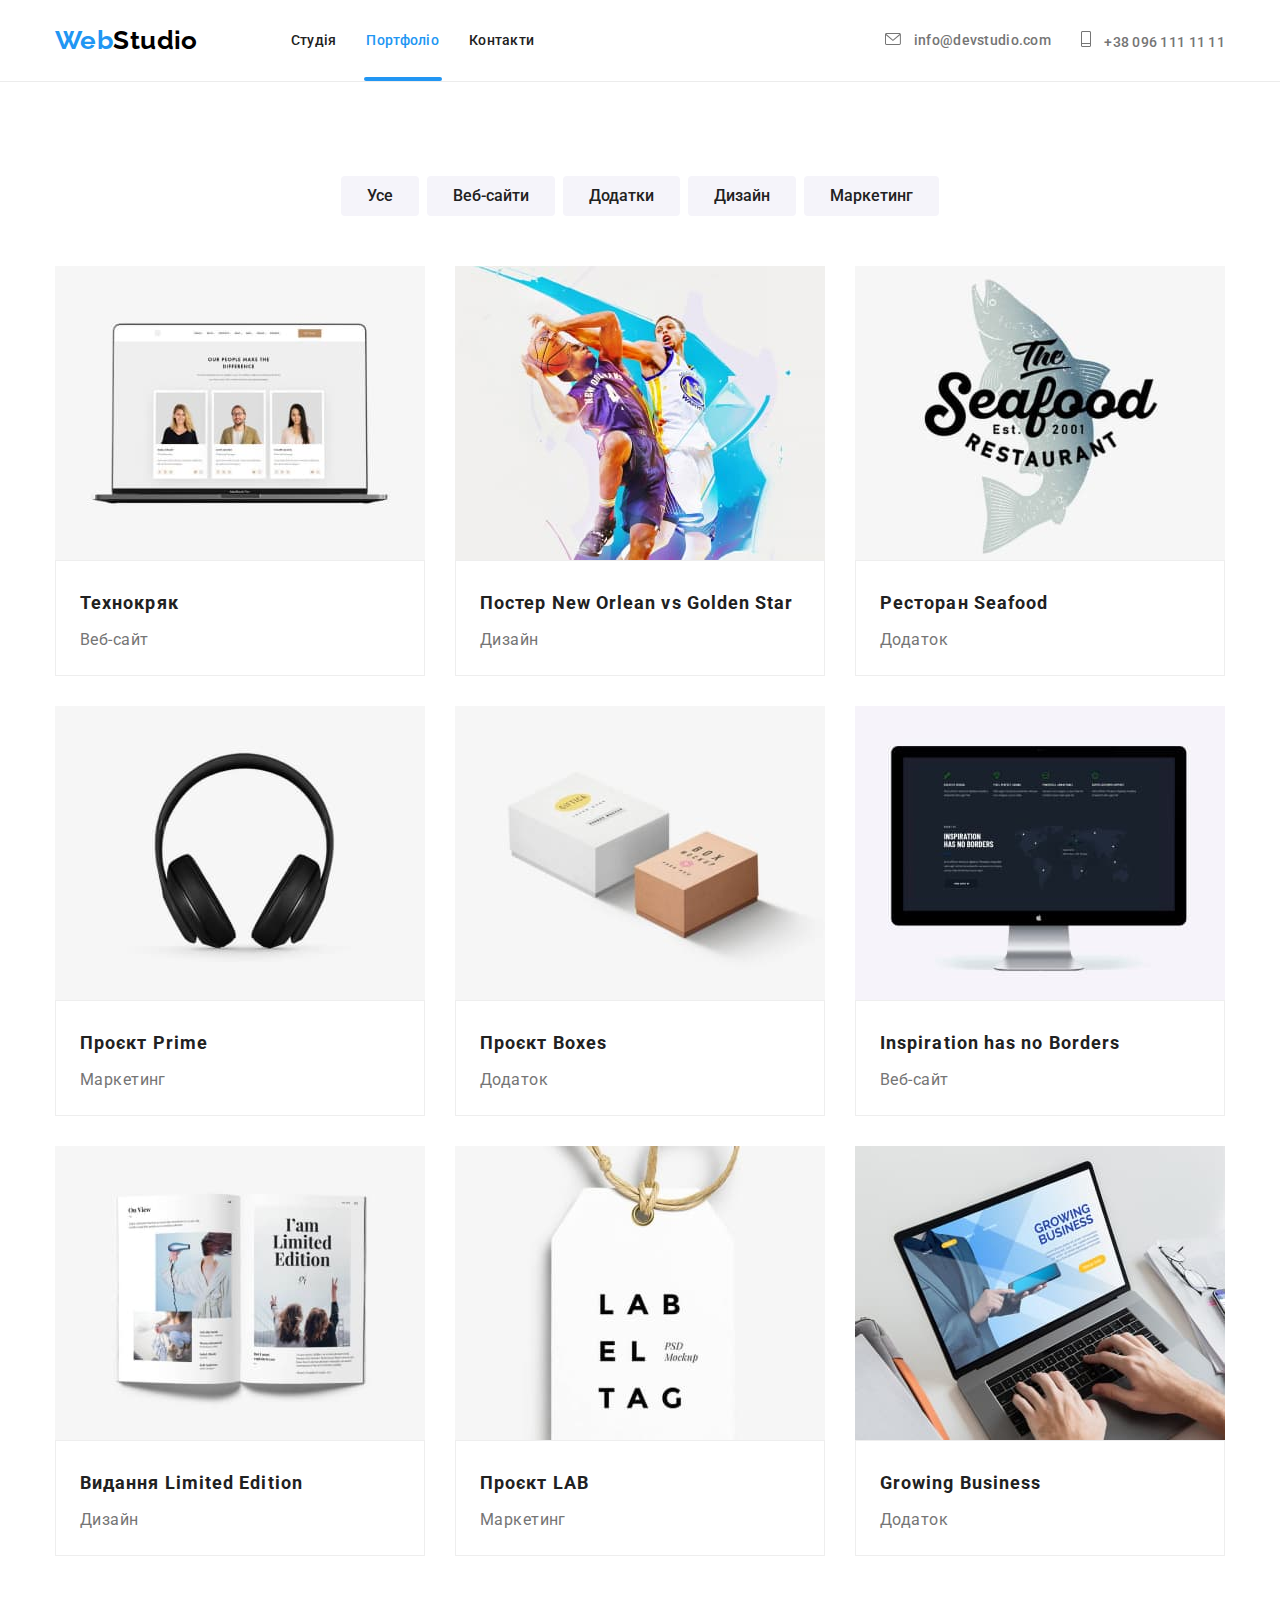
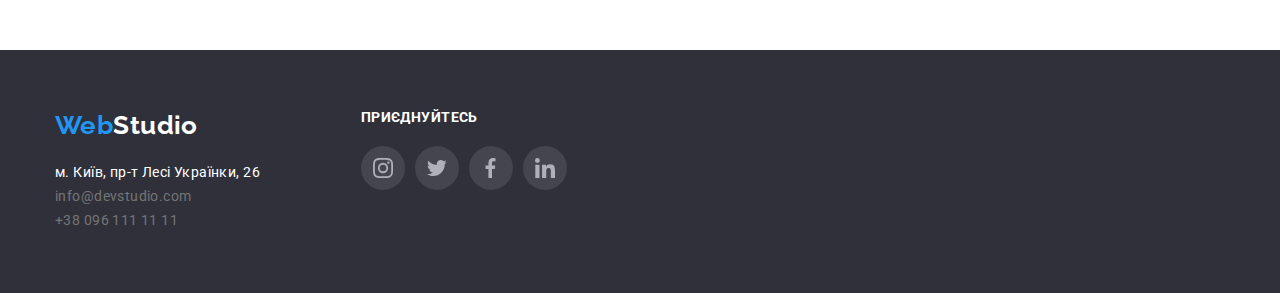
==== portfolio.html @ f409f5e3 "Створено та перенесено файли" ====
<!DOCTYPE html>
<html lang="en">
  <head>
    <meta charset="UTF-8" />
    <meta http-equiv="X-UA-Compatible" content="IE=edge" />
    <meta name="viewport" content="width=device-width, initial-scale=1.0" />
    <title>Портфоліо</title>
    <link
      rel="stylesheet"
      href="https://cdnjs.cloudflare.com/ajax/libs/modern-normalize/1.1.0/modern-normalize.min.css"
    />
    <link
      href="https://fonts.googleapis.com/css2?family=Raleway:wght@700&family=Roboto:wght@400;500;700;900&display=swap"
      rel="stylesheet"
    />
    <link rel="stylesheet" href="./css/styles.css" />
  </head>
  <body>
    <header class="header">
      <div class="container header-container">
        <nav class="header-nav">
          <a href="./index.html" class="logo link"
            ><span class="part-logo">Web</span><span class="header-logo">Studio</span></a
          >
          <ul class="nav-list list">
            <li class="item"><a href="./index.html" class="nav-link link">Студія</a></li>
            <li class="item">
              <a href="./portfolio.html" class="nav-link link current">Портфоліо</a>
            </li>
            <li class="item"><a href="" class="nav-link link">Контакти</a></li>
          </ul>
        </nav>
        <ul class="contact-list list">
          <li class="header-contact">
            <a href="mailto:info@devstudio.com" class="contact-link link">
              <svg class="contact-icon" width="16" height="12">
                <use href="./images/icons.svg#envelope"></use>
              </svg>
              info@devstudio.com
            </a>
          </li>
          <li class="header-contact">
            <a href="tel:+380961111111" class="contact-link link">
              <svg width="10px" height="16px" class="contact-icon">
                <use href="./images/icons.svg#phone"></use>
              </svg>
              +38 096 111 11 11
            </a>
          </li>
        </ul>
      </div>
    </header>
    <main>
      <section class="projects section">
        <!--<h1 class="projects-title">Наші проєкти</h1> Сенсовий заголовок-->
        <div class="container">
          <ul class="filter-list list">
            <li class="item"><button type="button" class="filter-button">Усе</button></li>
            <li class="item"><button type="button" class="filter-button">Веб-сайти</button></li>
            <li class="item"><button type="button" class="filter-button">Додатки</button></li>
            <li class="item"><button type="button" class="filter-button">Дизайн</button></li>
            <li class="item"><button type="button" class="filter-button">Маркетинг</button></li>
          </ul>
          <ul class="projects-list list">
            <li class="item">
              <a href="" class="card-link link">
                <div class="card-portfolio">
                  <div class="card-thumb">
                    <img
                      src="./images/img8.jpg"
                      alt="Веб-сайт"
                      width="370"
                      height="294"
                      class="project-image"
                    />
                    <div class="overlay">
                      <p class="card-text">
                        Ресурс пропонує комплексні пропозиції з різним рівнем функціоналу та
                        сервісів. Все це дозволить відвідувачу отримати вичерпні відомості про
                        компанію чи приватну особу.
                      </p>
                    </div>
                  </div>
                  <div class="frame">
                    <h2 class="project-title">Технокряк</h2>
                    <p class="project-text">Веб-сайт</p>
                  </div>
                </div>
              </a>
            </li>
            <li class="item">
              <a href="" class="card-link link">
                <div class="card-portfolio">
                  <div class="card-thumb">
                    <img
                      src="./images/img9.jpg"
                      alt="Дизайн"
                      width="370"
                      height="294"
                      class="project-image"
                    />
                    <div class="overlay">
                      <p class="card-text">
                        Ресурс пропонує комплексні пропозиції з різним рівнем функціоналу та
                        сервісів. Все це дозволить відвідувачу отримати вичерпні відомості про
                        компанію чи приватну особу.
                      </p>
                    </div>
                  </div>
                  <div class="frame">
                    <h2 class="project-title">
                      Постер <span lang="en">New Orlean vs Golden Star</span>
                    </h2>
                    <p class="project-text">Дизайн</p>
                  </div>
                </div>
              </a>
            </li>
            <li class="item">
              <a href="" class="card-link link">
                <div class="card-portfolio">
                  <div class="card-thumb">
                    <img
                      src="./images/img10.jpg"
                      alt="Додаток"
                      width="370"
                      height="294"
                      class="project-image"
                    />
                    <div class="overlay">
                      <p class="card-text">
                        Ресурс пропонує комплексні пропозиції з різним рівнем функціоналу та
                        сервісів. Все це дозволить відвідувачу отримати вичерпні відомості про
                        компанію чи приватну особу.
                      </p>
                    </div>
                  </div>
                  <div class="frame">
                    <h2 class="project-title">Ресторан <span lang="en">Seafood</span></h2>
                    <p class="project-text">Додаток</p>
                  </div>
                </div>
              </a>
            </li>
            <li class="item">
              <a href="" class="card-link link">
                <div class="card-portfolio">
                  <div class="card-thumb">
                    <img
                      src="./images/img11.jpg"
                      alt="Маркетинг"
                      width="370"
                      height="294"
                      class="project-image"
                    />
                    <div class="overlay">
                      <p class="card-text">
                        Ресурс пропонує комплексні пропозиції з різним рівнем функціоналу та
                        сервісів. Все це дозволить відвідувачу отримати вичерпні відомості про
                        компанію чи приватну особу.
                      </p>
                    </div>
                  </div>
                  <div class="frame">
                    <h2 class="project-title">Проєкт <span lang="en">Prime</span></h2>
                    <p class="project-text">Маркетинг</p>
                  </div>
                </div>
              </a>
            </li>
            <li class="item">
              <a href="" class="card-link link">
                <div class="card-portfolio">
                  <div class="card-thumb">
                    <img
                      src="./images/img12.jpg"
                      alt="Додаток"
                      width="370"
                      height="294"
                      class="project-image"
                    />
                    <div class="overlay">
                      <p class="card-text">
                        Ресурс пропонує комплексні пропозиції з різним рівнем функціоналу та
                        сервісів. Все це дозволить відвідувачу отримати вичерпні відомості про
                        компанію чи приватну особу.
                      </p>
                    </div>
                  </div>
                  <div class="frame">
                    <h2 class="project-title">Проєкт <span lang="en">Boxes</span></h2>
                    <p class="project-text">Додаток</p>
                  </div>
                </div>
              </a>
            </li>
            <li class="item">
              <a href="" class="card-link link">
                <div class="card-portfolio">
                  <div class="card-thumb">
                    <img
                      src="./images/img13.jpg"
                      alt="Веб-сайт"
                      width="370"
                      height="294"
                      class="project-image"
                    />
                    <div class="overlay">
                      <p class="card-text">
                        Ресурс пропонує комплексні пропозиції з різним рівнем функціоналу та
                        сервісів. Все це дозволить відвідувачу отримати вичерпні відомості про
                        компанію чи приватну особу.
                      </p>
                    </div>
                  </div>
                  <div class="frame">
                    <h2 class="project-title" lang="en">Inspiration has no Borders</h2>
                    <p class="project-text">Веб-сайт</p>
                  </div>
                </div>
              </a>
            </li>
            <li class="item">
              <a href="" class="card-link link">
                <div class="card-portfolio">
                  <div class="card-thumb">
                    <img
                      src="./images/img14.jpg"
                      alt="Дизайн"
                      width="370"
                      height="294"
                      class="project-image"
                    />
                    <div class="overlay">
                      <p class="card-text">
                        Ресурс пропонує комплексні пропозиції з різним рівнем функціоналу та
                        сервісів. Все це дозволить відвідувачу отримати вичерпні відомості про
                        компанію чи приватну особу.
                      </p>
                    </div>
                  </div>
                  <div class="frame">
                    <h2 class="project-title">Видання <span lang="en">Limited Edition</span></h2>
                    <p class="project-text">Дизайн</p>
                  </div>
                </div>
              </a>
            </li>
            <li class="item">
              <a href="" class="card-link link">
                <div class="card-portfolio">
                  <div class="card-thumb">
                    <img
                      src="./images/img15.jpg"
                      alt="Маркетинг"
                      width="370"
                      height="294"
                      class="project-image"
                    />
                    <div class="overlay">
                      <p class="card-text">
                        Ресурс пропонує комплексні пропозиції з різним рівнем функціоналу та
                        сервісів. Все це дозволить відвідувачу отримати вичерпні відомості про
                        компанію чи приватну особу.
                      </p>
                    </div>
                  </div>
                  <div class="frame">
                    <h2 class="project-title">Проєкт <span lang="en">LAB</span></h2>
                    <p class="project-text">Маркетинг</p>
                  </div>
                </div>
              </a>
            </li>
            <li class="item">
              <a href="" class="card-link link">
                <div class="card-portfolio">
                  <div class="card-thumb">
                    <img
                      src="./images/img16.jpg"
                      alt="Додаток"
                      width="370"
                      height="294"
                      class="project-image"
                    />
                    <div class="overlay">
                      <p class="card-text">
                        Ресурс пропонує комплексні пропозиції з різним рівнем функціоналу та
                        сервісів. Все це дозволить відвідувачу отримати вичерпні відомості про
                        компанію чи приватну особу.
                      </p>
                    </div>
                  </div>
                  <div class="frame">
                    <h2 class="project-title" lang="en">Growing Business</h2>
                    <p class="project-text">Додаток</p>
                  </div>
                </div>
              </a>
            </li>
          </ul>
        </div>
      </section>
    </main>
    <footer class="footer">
      <div class="container">
        <ul class="footer-list list">
          <li class="footer-item">
            <a href="./index.html" class="logo link"
              ><span class="part-logo">Web</span><span class="footer-logo">Studio</span></a
            >
            <address class="address">
              <span class="address-text">м. Київ, пр-т Лесі Українки, 26</span><br />
              <a href="mailto:info@devstudio.com" class="footer-link link">info@devstudio.com</a
              ><br />
              <a href="tel:+380961111111" class="footer-link link">+38 096 111 11 11</a>
            </address>
          </li>
          <li class="footer-item">
            <p class="footer-text">Приєднуйтесь</p>
            <ul class="footer-list-icon list">
              <li class="footer-item-icon">
                <a class="footer-item-link link" href=""
                  ><svg class="footer-social-network" width="20" height="20">
                    <use href="./images/icons.svg#instagram"></use>
                  </svg>
                </a>
              </li>
              <li class="footer-item-icon">
                <a class="footer-item-link link" href="">
                  <svg class="footer-social-network" width="20" height="20">
                    <use href="./images/icons.svg#twitter"></use>
                  </svg>
                </a>
              </li>
              <li class="footer-item-icon">
                <a class="footer-item-link link" href="">
                  <svg class="footer-social-network" width="20" height="20">
                    <use href="./images/icons.svg#facebook"></use>
                  </svg>
                </a>
              </li>
              <li class="footer-item-icon">
                <a class="footer-item-link link" href="">
                  <svg class="footer-social-network" width="20" height="20">
                    <use href="./images/icons.svg#linkedin"></use>
                  </svg>
                </a>
              </li>
            </ul>
          </li>
        </ul>
      </div>
    </footer>
  </body>
</html>
---- css/styles.css ----
/*colors*/
:root {
  --primary-text-color: #757575;
  --title-text-color: #212121;
  --acent-color: #2196f3;
  --primary-white-color: #ffffff;
  --contact-footer-color: rgba(255, 255, 255, 0, 6);
  --background-button-color: #f5f4fa;
  --background-dark-color: #2f303a;
  --background-color-section-team: #f5f4fa;
}
/*body*/
body {
  background-color: var(--primary-white-color);
  color: var(--primary-text-color);
  font-family: 'Roboto', sans-serif;
  letter-spacing: 0.03em;
  font-size: 14px;
}
h1,
h2,
h3,
h4,
h5,
h6,
ul,
p {
  margin: 0;
  padding: 0;
}
.container {
  width: 1200px;
  margin-right: auto;
  margin-left: auto;
  padding-left: 15px;
  padding-right: 15px;
}
/*list-style and text-decoration*/
.list {
  list-style: none;
}
.link {
  text-decoration: none;
}
/*header*/
.header-container {
  display: flex;
  align-items: center;
  justify-content: space-between;
}
/*logo*/
.logo {
  font-family: 'Raleway', sans-serif;
  font-family: 'Raleway';
  font-weight: 700;
  font-size: 26px;
  line-height: 1.19;

  margin-right: 93px;
}
.part-logo {
  color: var(--acent-color);
}
.header-logo {
  color: #000000;
}
.footer-logo {
  color: var(--primary-white-color);
}
/*navigation*/
.header-nav {
  display: flex;
  align-items: center;
}
.header {
  border-bottom: 1px solid #ececec;
}
.nav-list .item {
  margin-right: 30px;
  margin-top: 32px;
  margin-bottom: 32px;
}
.nav-list .item:last-child {
  margin-right: 0;
}
.nav-list {
  display: flex;
}
.nav-link {
  position: relative;

  padding-top: 32px;
  padding-bottom: 32px;

  color: var(--title-text-color);
  font-weight: 500;
  line-height: 1.14;
  letter-spacing: 0.02em;
}
.nav-link.current::after {
  content: '';

  position: absolute;
  left: -4%;
  bottom: -1px;
  border-radius: 2px;

  display: block;
  width: 108%;
  height: 4px;
  background-color: var(--acent-color);
}
.nav-link:hover,
.nav-link:focus {
  color: var(--acent-color);
  transition: color 250ms cubic-bezier(0.4, 0, 0.2, 1);
}
.current {
  color: var(--acent-color);
}
/*contact */
.contact-list {
  display: flex;
  align-items: center;
}
.header-contact {
  margin-right: 30px;
}
.header-contact:last-child {
  margin-right: 0;
}
.contact-link {
  color: var(--primary-text-color);
  fill: #757575;
  font-weight: 500;
  line-height: 1.14;
  letter-spacing: 0.02em;
}
.contact-icon {
  margin-right: 10px;
  fill: currentColor;
}
.contact-link:hover,
.contact-link:focus {
  color: var(--acent-color);
  transition: color 250ms cubic-bezier(0.4, 0, 0.2, 1);
}
/*hero*/

.hero-title {
  width: 696px;
  margin: 0 auto;
  color: var(--primary-white-color);
  font-weight: 900;
  font-size: 44px;
  line-height: 1.36;
  letter-spacing: 0.06em;
  text-transform: uppercase;
  margin-bottom: 30px;
}
.hero {
  background-color: #c4c4c4;
  text-align: center;
  max-width: 1600px;
  height: 600px;
  background-image: linear-gradient(to right, rgba(47, 48, 58, 0.4), rgba(47, 48, 58, 0.4)),
    url('../images/img-hero.jpg');
  padding-top: 200px;
  padding-bottom: 200px;
  margin-right: auto;
  margin-left: auto;
  background-repeat: no-repeat;
  background-size: cover;
  background-position: center;
}
/* Modal */
.button-open {
  min-width: 216px;
  height: 50px;
  border: 1px solid transparent;
  padding: 10px 32px;
  border-radius: 4px;
  cursor: pointer;

  color: var(--primary-white-color);
  background-color: var(--acent-color);
  font-weight: 700;
  font-size: 16px;
  line-height: 1.88;
  letter-spacing: 0.06em;
  box-shadow: 0px 4px 4px rgba(0, 0, 0, 0.15);
}
.button-close {
  position: absolute;
  top: 0;
  right: 0;

  display: flex;
  justify-content: center;
  align-items: center;

  padding-top: 10px;
  padding-bottom: 10px;
  padding-left: 9px;
  padding-right: 9px;
  width: 30px;
  height: 30px;
  margin-top: 8px;
  margin-right: 8px;

  background-color: var(--primary-white-color);
  border-radius: 50%;
  border: 1px solid rgba(0, 0, 0, 0.1);
}
.button-close:hover,
.button-close:focus {
  fill: var(--acent-color);
}
.backdrop {
  position: fixed;
  top: 0;
  left: 0;

  width: 100%;
  height: 100%;

  background-color: rgba(0, 0, 0, 0.2);

  opacity: 1;
  transition: opacity 250ms cubic-bezier(0.4, 0, 0.2, 1);
}
.backdrop.is-hidden {
  opacity: 0;
  pointer-events: none;
}
.backdrop.is-hidden .modal {
  transform: translate(-50%, -50%) scale(0.9);
  transition: transform 250ms cubic-bezier(0.4, 0, 0.2, 1);
}
.modal {
  position: absolute;
  top: 50%;
  left: 50%;

  min-width: 528px;
  min-height: 581px;

  background-color: var(--primary-white-color);

  transform: scale(1) translate(-50%, -50%);
  transition: transform 250ms cubic-bezier(0.4, 0, 0.2, 1);
}
.modal-title {
  font-weight: 700;
  font-size: 20px;
  line-height: 1.15;
  text-align: center;
  color: var(--title-text-color);
  margin: 40px 40px 12px 40px;
}
.form {
  width: 448px;
  margin: 0 40px 10px 40px;
}
.form-field {
  display: flex;
  flex-direction: column;
  margin-bottom: 10px;
}
.form-input {
  width: 100%;
  padding: 12px 0px 12px 42px;
  border: 1px solid rgba(33, 33, 33, 0.2);
  border-radius: 4px;
}
.form-label {
  text-align: start;
  margin-bottom: 4px;

  font-size: 12px;
  line-height: 1.17;
  letter-spacing: 0.01em;
}
.input-wrap {
  position: relative;
}
.form-icon {
  position: absolute;
  top: 50%;
  left: 12px;
  translate: 0 -50%;
}
.form-field-textarea {
  margin-bottom: 20px;
  display: flex;
  flex-direction: column;
}
.textarea {
  width: 100%;
  resize: none;
  border: 1px solid rgba(33, 33, 33, 0.2);
  border-radius: 4px;
  padding: 12px 16px;
}
.textarea::placeholder {
  font-size: 12px;
  line-height: 1.17;
  letter-spacing: 0.01em;

  color: rgba(117, 117, 117, 0.5);
}
.text-checkbox {
  width: 400px;
}
.form-link {
  color: var(--acent-color);
}
/* .text-checkbox {
  margin: 0 51px 30px 0; 
} */
/*section*/
.section {
  padding-top: 94px;
  padding-bottom: 94px;
}
.benefits.section {
  padding-bottom: 0;
}
/*benefits*/
.benefits-list {
  display: flex;
}
.benefits-list > .item {
  margin-right: 30px;
}
.benefits-list > .item:last-child {
  margin-right: 0;
}
.benefits-icon {
  display: block;
  background-color: #f5f4fa;
  border-radius: 4px;
  width: 270px;
  height: 120px;
  margin-bottom: 30px;
  padding: 25px 100px;
}
.benefits-list-title {
  color: var(--title-text-color);
  font-size: 14px;
  font-weight: 700;
  line-height: 1.14;
  text-transform: uppercase;
  margin-bottom: 10px;
}
.benefits-list-text {
  line-height: 1.71;
}
/*services and team*/
.services-list {
  display: flex;
}
.services-list .item {
  position: relative;
}
.services-text {
  position: absolute;

  bottom: 3px;
  left: 0;

  display: flex;
  align-items: center;
  justify-content: center;

  width: 100%;
  height: 70px;

  font-weight: 700;
  font-size: 14px;
  line-height: 1.14;
  text-align: center;
  letter-spacing: 0.03em;
  text-transform: uppercase;
  color: var(--primary-white-color);
  background-color: rgba(47, 48, 58, 0.8);
}
.services-list > .item {
  margin-right: 30px;
}
.services-list > .item:last-child {
  margin-right: 0;
}
.title {
  margin-bottom: 50px;
  color: var(--title-text-color);
  font-weight: 700;
  font-size: 36px;
  line-height: 1.17;
  text-align: center;
}
.team.section {
  background-color: var(--background-color-section-team);
}
.card {
  box-shadow: 0px 1px 3px rgba(0, 0, 0, 0.12), 0px 1px 1px rgba(0, 0, 0, 0.14),
    0px 2px 1px rgba(0, 0, 0, 0.2);
}
.team-list {
  display: flex;
  text-align: center;
}
.team-list-title {
  color: var(--title-text-color);
  font-weight: 500;
  font-size: 16px;
  line-height: 1.19;
  margin-bottom: 10px;
}
.team-list-text {
  font-size: 16px;
  line-height: 1.19;
  margin-bottom: 30px;
}
.team-member {
  display: block;
  margin-bottom: 30px;
}
.team-list > .item {
  margin-right: 30px;
  background-color: var(--primary-white-color);
}

.team-list > .item:last-child {
  margin-right: 0;
}
.list-icon {
  display: flex;
  justify-content: center;
}
.list-icon .item-icon {
  border-radius: 50%;
  width: 44px;
  height: 44px;
  margin-bottom: 30px;
  margin-right: 10px;
  padding: 12px;
}
.social-network-link {
  fill: #afb1b8;
}
.item-icon:hover {
  background-color: var(--acent-color);
  cursor: pointer;
  transition: background-color 250ms cubic-bezier(0.4, 0, 0.2, 1);
}
.item-icon:focus-within {
  background-color: var(--acent-color);
  transition: background-color 250ms cubic-bezier(0.4, 0, 0.2, 1);
}
.social-network-link:focus {
  fill: var(--primary-white-color);
  transition: fill 250ms cubic-bezier(0.4, 0, 0.2, 1);
}
.item-icon:hover .social-network-link {
  fill: var(--primary-white-color);
  transition: fill 250ms cubic-bezier(0.4, 0, 0.2, 1);
}
/*clients*/
.clients-title {
  color: var(--title-text-color);
  text-align: center;
  margin-bottom: 50px;
}
.list-clients {
  display: flex;
  justify-content: center;
}
.client-item {
  width: 170px;
  height: 92px;
  margin-right: 30px;
  border: 1px solid #afb1b8;
  border-radius: 4px;
  padding: 16px 32px;
}
.client-item:last-child {
  margin-right: 0;
}
.client-link {
  fill: #afb1b8;
}
.client-item:hover,
.client-item:focus-within {
  border: 1px solid var(--acent-color);
  transition: border 250ms cubic-bezier(0.4, 0, 0.2, 1);
}
.client-item:hover .client-link,
.client-link:focus {
  fill: var(--acent-color);
  transition: fill 250ms cubic-bezier(0.4, 0, 0.2, 1);
}
/*footer*/
.footer {
  padding-top: 60px;
  padding-bottom: 60px;
}
.address {
  margin-top: 20px;
}
.address-text {
  color: var(--primary-white-color);
  line-height: 1.71;
  font-style: normal;
}
.footer-link {
  color: var(--contact-down-color);
  line-height: 1.71;
  font-style: normal;
}
.footer-link:hover,
.footer-link:focus {
  color: var(--acent-color);
  transition: color 250ms cubic-bezier(0.4, 0, 0.2, 1);
}
.footer {
  background-color: var(--background-dark-color);
}
.footer-text {
  font-weight: 700;
  line-height: 1.14;
  text-transform: uppercase;
  color: var(--primary-white-color);
  margin-bottom: 20px;
}
.footer-list {
  display: flex;
}
.footer-item {
  margin-right: 70px;
}
.footer-item:last-child {
  margin-right: 0;
}
.footer-list-icon {
  display: flex;
}
.footer-item-icon {
  border-radius: 50%;
  width: 44px;
  height: 44px;
  margin-right: 10px;
  padding: 12px;
  background-color: rgba(255, 255, 255, 0.1);
}
.footer-item-link {
  fill: #afb1b8;
}
.footer-item-icon:hover {
  background-color: var(--acent-color);
  cursor: pointer;
  transition: background-color 250ms cubic-bezier(0.4, 0, 0.2, 1);
}
.footer-item-icon:hover .footer-item-link {
  fill: var(--primary-white-color);
  transition: fill 250ms cubic-bezier(0.4, 0, 0.2, 1);
}
.footer-item-icon:focus-within {
  background-color: var(--acent-color);
  transition: background-color 250ms cubic-bezier(0.4, 0, 0.2, 1);
}

.footer-item-link:focus {
  fill: var(--primary-white-color);
  transition: fill 250ms cubic-bezier(0.4, 0, 0.2, 1);
}

/*Портфоліо*/
/*Портфоліо кнопки*/
.filter-button {
  font-family: inherit;
  color: var(--title-text-color);
  background-color: var(--background-button-color);
  font-weight: 500;
  font-size: 16px;
  line-height: 1.63;
  border-radius: 4px;
  border: 1px solid transparent;
  cursor: pointer;
  padding: 6px 22px;
}
.filter-button:first-child {
  padding: 6px 25px;
}
.filter-list {
  display: flex;
  justify-content: center;
}
.filter-list .item {
  margin-right: 8px;
  margin-bottom: 50px;
}

.filter-list .item:last-child {
  margin-right: 0;
}
.filter-button:hover,
.filter-button:focus {
  color: var(--primary-white-color);
  background-color: var(--acent-color);
  box-shadow: 0px 3px 1px rgba(0, 0, 0, 0.1), 0px 1px 2px rgba(0, 0, 0, 0.08),
    0px 2px 2px rgba(0, 0, 0, 0.12);
  transition: background-color 250ms cubic-bezier(0.4, 0, 0.2, 1),
    box-shadow 250ms cubic-bezier(0.4, 0, 0.2, 1);
}
/*Портфоліо картки*/
.card-portfolio:hover {
  box-shadow: 0px 1px 1px rgba(0, 0, 0, 0.12), 0px 4px 4px rgba(0, 0, 0, 0.06),
    1px 4px 6px rgba(0, 0, 0, 0.16);
  transition: box-shadow 250ms cubic-bezier(0.4, 0, 0.2, 1);
}
.card-thumb {
  position: relative;
  overflow: hidden;
}
.overlay {
  position: absolute;
  bottom: 0;
  left: 0;
  width: 100%;
  height: 100%;
  background-color: rgba(33, 150, 243, 0.9);
  transform: translateY(100%);
  transition: 250ms cubic-bezier(0.4, 0, 0.2, 1);
  padding: 63px 24px;
  opacity: 0;
}
.card-portfolio:hover .overlay {
  transform: translateY(0);
  opacity: 1;
}
.card-link:focus .overlay {
  transform: translateY(0);
  opacity: 1;
}
.card-text {
  font-size: 18px;
  line-height: 1.56;
  color: var(--primary-white-color);
}
.projects-list {
  display: flex;
  flex-wrap: wrap;
}
.projects-list .item {
  margin-right: 30px;
  margin-bottom: 30px;
  background-color: #ffffff;
}
.projects-list .item:nth-child(3n) {
  margin-right: 0;
}
.projects-list .item:nth-child(n + 7) {
  margin-bottom: 0;
}
.frame {
  border: solid 1px #eeeeee;
}
.project-image {
  display: block;
}
.project-title {
  color: var(--title-text-color);
  font-weight: 700;
  font-size: 18px;
  line-height: 2;
  letter-spacing: 0.06em;
  margin-bottom: 4px;
  margin-left: 24px;
  padding-top: 24px;
}
.project-text {
  font-size: 16px;
  line-height: 1.88;
  padding-bottom: 20px;
  margin-left: 24px;

  color: var(--primary-text-color);
}
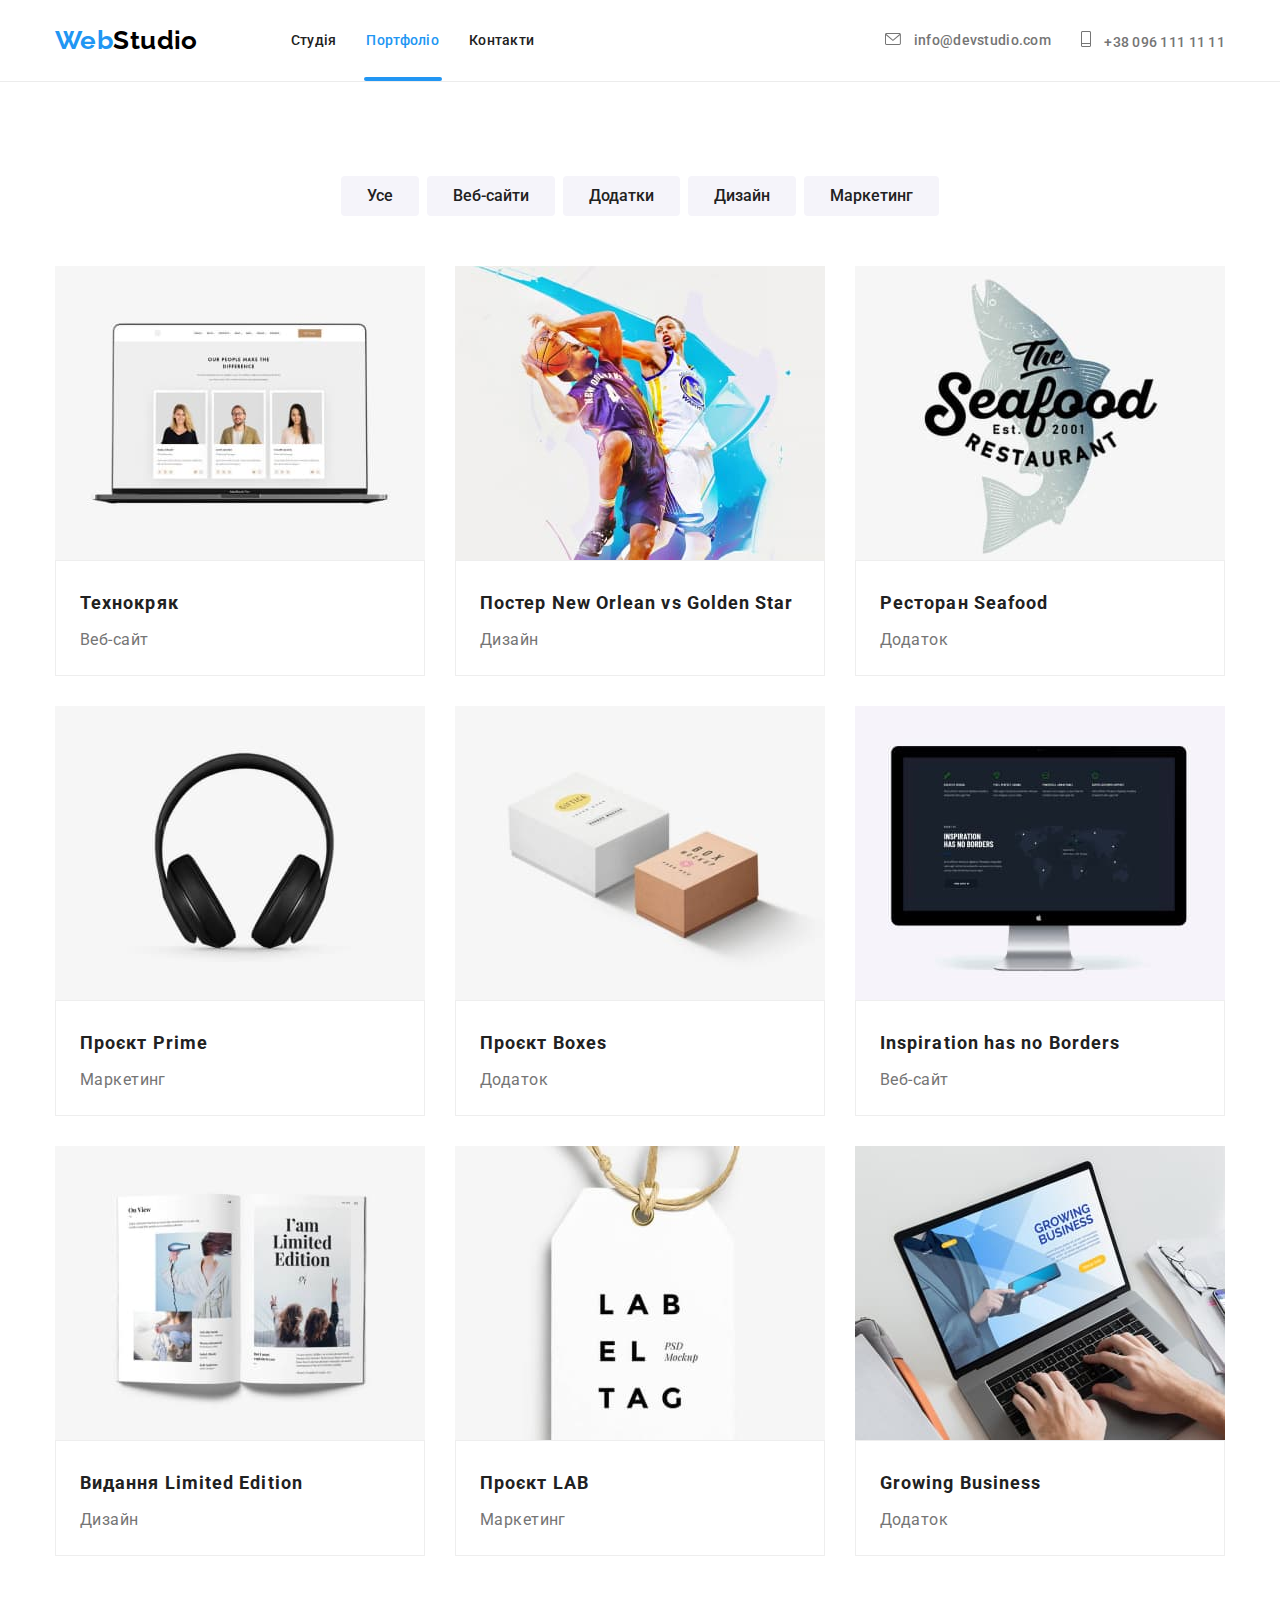
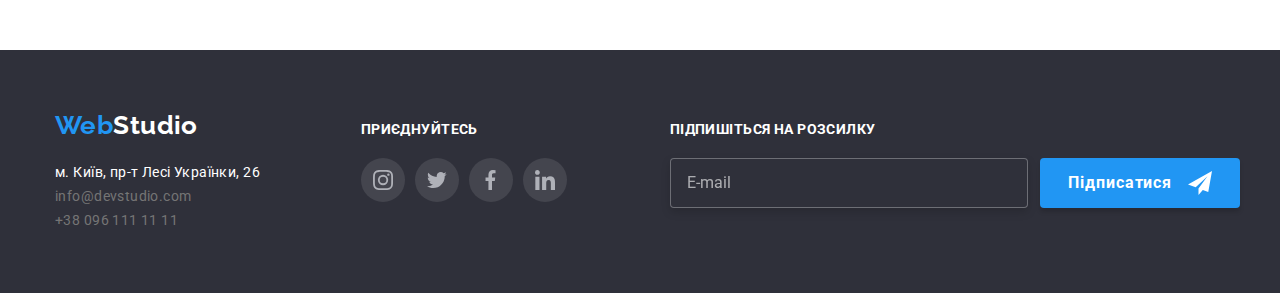
==== commit 52e38396: "Фінальна версія" ====
--- a/portfolio.html
+++ b/portfolio.html
@@ -305,7 +305,7 @@
     <footer class="footer">
       <div class="container">
         <ul class="footer-list list">
-          <li class="footer-item">
+          <li class="footer-main-item">
             <a href="./index.html" class="logo link"
               ><span class="part-logo">Web</span><span class="footer-logo">Studio</span></a
             >
@@ -316,7 +316,7 @@
               <a href="tel:+380961111111" class="footer-link link">+38 096 111 11 11</a>
             </address>
           </li>
-          <li class="footer-item">
+          <li class="footer-secondary-item">
             <p class="footer-text">Приєднуйтесь</p>
             <ul class="footer-list-icon list">
               <li class="footer-item-icon">
@@ -349,6 +349,24 @@
               </li>
             </ul>
           </li>
+          <li class="footer-secondary-item">
+            <p class="footer-text">Підпишіться на розсилку</p>
+            <div class="footer-wrap">
+              <form class="footer-form">
+                <label class="footer-form-field">
+                  <input type="email" name="email" placeholder="E-mail" class="footer-form-input" />
+                </label>
+              </form>
+              <div class="footer-button-wrap">
+                <button type="submit" class="footer-button">
+                  Підписатися
+                  <svg class="icon-send" width="24" height="24">
+                    <use href="./images/icons.svg#send"></use>
+                  </svg>
+                </button>
+              </div>
+            </div>
+          </li>
         </ul>
       </div>
     </footer>
--- a/css/styles.css
+++ b/css/styles.css
@@ -27,6 +27,18 @@
 p {
   margin: 0;
   padding: 0;
+}
+.visually-hidden {
+  position: absolute;
+  white-space: nowrap;
+  width: 1px;
+  height: 1px;
+  overflow: hidden;
+  border: 0;
+  padding: 0;
+  clip: rect(0 0 0 0);
+  clip-path: inset(50%);
+  margin: -1px;
 }
 .container {
   width: 1200px;
@@ -215,6 +227,7 @@
 .button-close:hover,
 .button-close:focus {
   fill: var(--acent-color);
+  transition: fill 250ms cubic-bezier(0.4, 0, 0.2, 1);
 }
 .backdrop {
   position: fixed;
@@ -256,11 +269,11 @@
   line-height: 1.15;
   text-align: center;
   color: var(--title-text-color);
-  margin: 40px 40px 12px 40px;
+  margin: 40px 39px 12px 41px;
 }
 .form {
   width: 448px;
-  margin: 0 40px 10px 40px;
+  margin: 0 39px 0 41px;
 }
 .form-field {
   display: flex;
@@ -270,6 +283,7 @@
 .form-input {
   width: 100%;
   padding: 12px 0px 12px 42px;
+  outline: none;
   border: 1px solid rgba(33, 33, 33, 0.2);
   border-radius: 4px;
 }
@@ -290,6 +304,14 @@
   left: 12px;
   translate: 0 -50%;
 }
+.form-input:focus {
+  border: 1px solid var(--acent-color);
+  transition: border 250ms cubic-bezier(0.4, 0, 0.2, 1);
+}
+.form-input:focus + .form-icon {
+  fill: var(--acent-color);
+  transition: fill 250ms cubic-bezier(0.4, 0, 0.2, 1);
+}
 .form-field-textarea {
   margin-bottom: 20px;
   display: flex;
@@ -298,9 +320,14 @@
 .textarea {
   width: 100%;
   resize: none;
+  outline: none;
   border: 1px solid rgba(33, 33, 33, 0.2);
   border-radius: 4px;
   padding: 12px 16px;
+}
+.textarea:focus {
+  border: 1px solid var(--acent-color);
+  transition: border 250ms cubic-bezier(0.4, 0, 0.2, 1);
 }
 .textarea::placeholder {
   font-size: 12px;
@@ -309,15 +336,61 @@
 
   color: rgba(117, 117, 117, 0.5);
 }
-.text-checkbox {
-  width: 400px;
-}
 .form-link {
   color: var(--acent-color);
-}
-/* .text-checkbox {
-  margin: 0 51px 30px 0; 
-} */
+  margin-left: 0;
+  padding-left: 0;
+}
+.checkbox-label {
+  display: flex;
+  align-items: center;
+  width: 423px;
+  margin-left: 54px;
+  margin-right: 52px;
+  margin-bottom: 30px;
+}
+.checkbox {
+  width: 16px;
+  height: 15px;
+  border: 2px solid var(--title-text-color);
+  border-radius: 2px;
+  display: flex;
+  align-items: center;
+}
+.checkbox-input:checked + .checkbox {
+  background-color: var(--acent-color);
+  border: 2px solid var(--acent-color);
+  border-radius: 2px;
+}
+.text-checkbox {
+  font-size: 14px;
+  line-height: 1.71;
+  margin-left: 7px;
+}
+.button-submit {
+  display: inline-block;
+  text-align: center;
+  letter-spacing: 0.06em;
+
+  width: 200px;
+  height: 50px;
+  margin-bottom: 40px;
+  padding: 10px 52px;
+
+  font-weight: 700;
+  font-size: 16px;
+  line-height: 1.88;
+
+  background-color: #2196f3;
+  box-shadow: 0px 4px 4px rgba(0, 0, 0, 0.15);
+  border: transparent;
+  border-radius: 4px;
+  color: #ffffff;
+}
+.button-submit:hover {
+  background-color: #188ce8;
+  transition: background-color 250ms cubic-bezier(0.4, 0, 0.2, 1);
+}
 /*section*/
 .section {
   padding-top: 94px;
@@ -536,10 +609,14 @@
 .footer-list {
   display: flex;
 }
-.footer-item {
+.footer-main-item {
   margin-right: 70px;
 }
-.footer-item:last-child {
+.footer-secondary-item {
+  margin-top: 12px;
+  margin-right: 93px;
+}
+.footer-secondary-item:last-child {
   margin-right: 0;
 }
 .footer-list-icon {
@@ -574,7 +651,56 @@
   fill: var(--primary-white-color);
   transition: fill 250ms cubic-bezier(0.4, 0, 0.2, 1);
 }
-
+.footer-wrap {
+  display: flex;
+}
+.footer-form-field {
+  margin-right: 12px;
+}
+.footer-form-input {
+  width: 358px;
+  height: 50px;
+  padding: 15px 0 15px 16px;
+  background-color: var(--background-dark-color);
+  outline: none;
+  border: 1px solid rgba(255, 255, 255, 0.3);
+  filter: drop-shadow(0px 4px 4px rgba(0, 0, 0, 0.15));
+  border-radius: 4px;
+}
+.footer-form-input::placeholder {
+  color: rgba(255, 255, 255, 0.6);
+  font-size: 16px;
+  line-height: 1.25;
+}
+.footer-form-input:focus {
+  border: 1px solid var(--acent-color);
+  transition: border 250ms cubic-bezier(0.4, 0, 0.2, 1);
+}
+.footer-button {
+  display: inline-block;
+  min-width: 200px;
+  padding: 10px 28px 10px 28px;
+  border: transparent;
+  box-shadow: 0px 4px 4px rgba(0, 0, 0, 0.15);
+  border-radius: 4px;
+
+  background-color: var(--acent-color);
+  font-weight: 700;
+  font-size: 16px;
+  line-height: 1.88;
+  text-align: start;
+  letter-spacing: 0.06em;
+  color: #ffffff;
+}
+.footer-button-wrap {
+  position: relative;
+}
+.icon-send {
+  position: absolute;
+  top: 50%;
+  right: 28px;
+  transform: translateY(-50%);
+}
 /*Портфоліо*/
 /*Портфоліо кнопки*/
 .filter-button {
